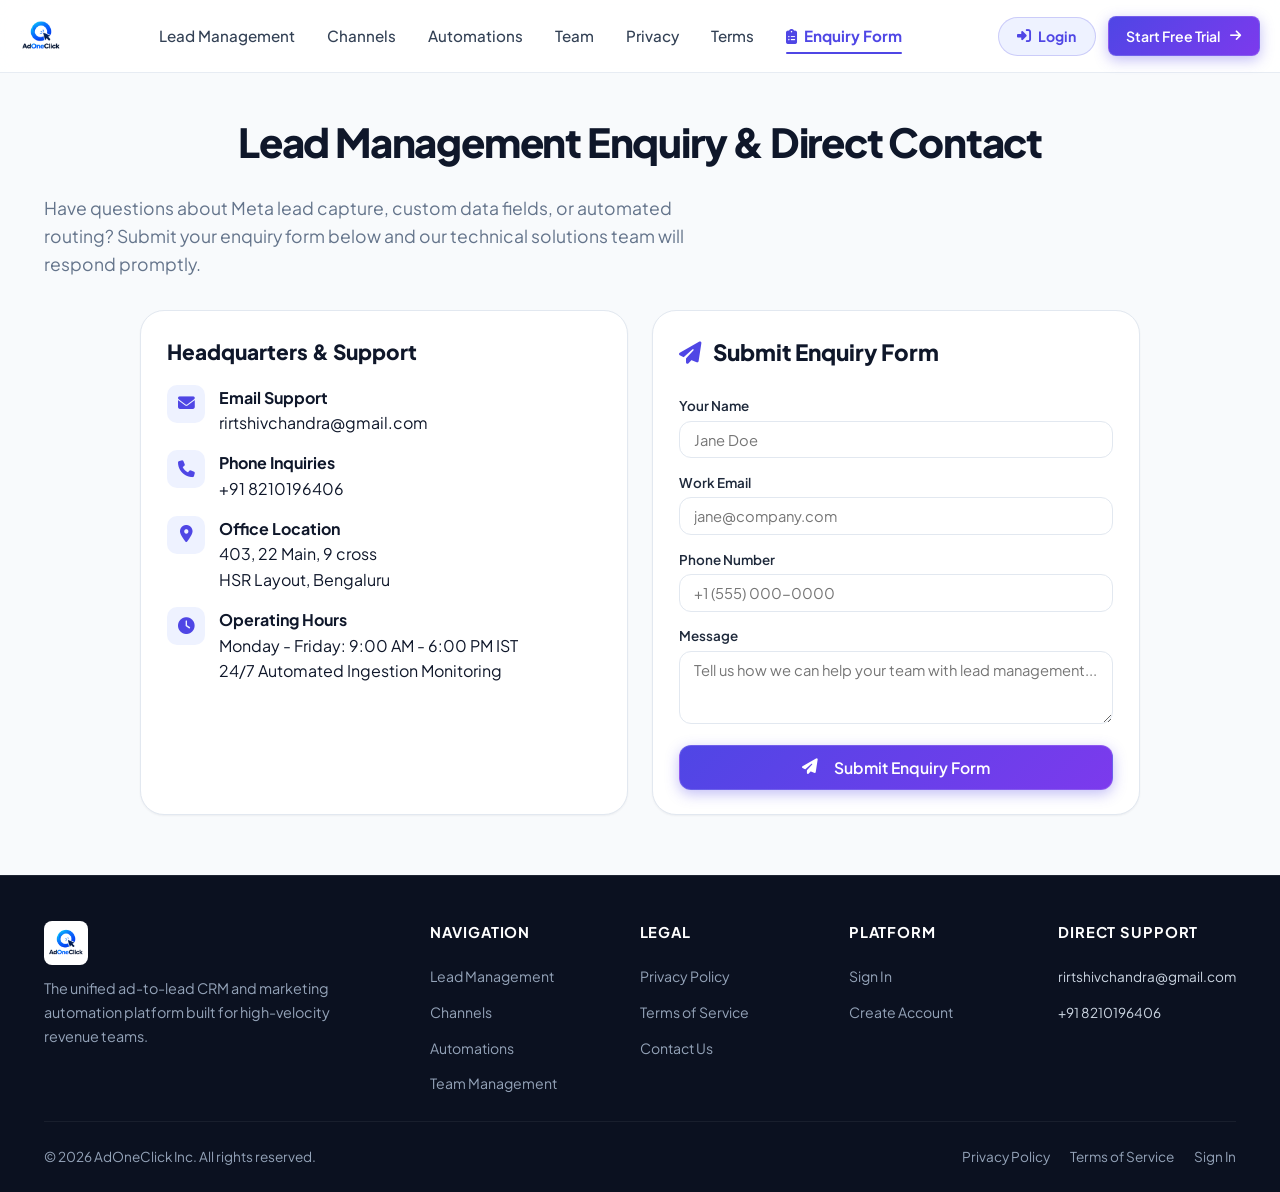
==== contact.html @ de8b2161 "feat: complete AdOneClick marketing website with lead management, custom fields, live enquiry API, a" ====
<!DOCTYPE html>
<html lang="en">
<head>
    <meta charset="UTF-8">
    <meta name="viewport" content="width=device-width, initial-scale=1.0">
    <title>Contact Us — AdOneClick</title>
    <meta name="description" content="Get in touch with the AdOneClick team for support, enterprise demos, and integrations.">
    <link rel="icon" type="image/png" href="images/logo.png">
    <link rel="stylesheet" href="css/style.css">
    <link rel="preconnect" href="https://fonts.googleapis.com">
    <link rel="preconnect" href="https://fonts.gstatic.com" crossorigin>
    <link href="https://fonts.googleapis.com/css2?family=Plus+Jakarta+Sans:wght@300;400;500;600;700;800&family=Inter:wght@400;500;600;700&display=swap" rel="stylesheet">
    <link rel="stylesheet" href="https://cdnjs.cloudflare.com/ajax/libs/font-awesome/6.5.1/css/all.min.css">
</head>
<body>
    <div class="loader">
        <div class="spinner"></div>
    </div>

    <!-- Navigation Bar -->
    <header class="navbar">
        <div class="container navbar-container">
            <a href="index.html" class="brand-logo" aria-label="AdOneClick Home">
                <img src="images/logo.png" alt="AdOneClick" class="brand-logo-img">
            </a>

            <nav class="nav-links">
                <a href="index.html#lead-management">Lead Management</a>
                <a href="index.html#integrations">Channels</a>
                <a href="index.html#automations">Automations</a>
                <a href="index.html#team-management">Team</a>
                <a href="privacy.html">Privacy</a>
                <a href="terms.html">Terms</a>
                <a href="contact.html" class="active" style="color: var(--primary); font-weight: 700;"><i class="fas fa-clipboard-list" style="margin-right: 4px;"></i> Enquiry Form</a>
                <a href="https://app.adoneclick.com/" class="btn btn-sm btn-primary mobile-drawer-cta" target="_blank" rel="noopener">
                    <span>Start Free Trial</span>
                    <i class="fas fa-arrow-right" style="font-size: 0.8rem;"></i>
                </a>
            </nav>

            <div class="nav-actions">
                <a href="https://app.adoneclick.com/" class="btn-nav-login" target="_blank" rel="noopener">
                    <i class="fas fa-sign-in-alt"></i>
                    <span>Login</span>
                </a>
                <a href="https://app.adoneclick.com/" class="btn btn-sm btn-primary" target="_blank" rel="noopener">
                    <span>Start Free Trial</span>
                    <i class="fas fa-arrow-right" style="font-size: 0.8rem;"></i>
                </a>
            </div>

            <button class="mobile-menu-btn" aria-label="Toggle navigation">
                <i class="fas fa-bars"></i>
            </button>
        </div>
    </header>

    <section class="page-content">
        <div class="container">
            <h1>Lead Management Enquiry & Direct Contact</h1>
            <p style="color: var(--text-muted); font-size: 1.1rem; max-width: 650px; margin-bottom: 2rem;">
                Have questions about Meta lead capture, custom data fields, or automated routing? Submit your enquiry form below and our technical solutions team will respond promptly.
            </p>
            <div class="contact-info">
                <div class="contact-details">
                    <h3>Headquarters & Support</h3>
                    <div class="contact-item">
                        <div class="contact-icon">
                            <i class="fas fa-envelope"></i>
                        </div>
                        <div>
                            <h4>Email Support</h4>
                            <p>rirtshivchandra@gmail.com</p>
                        </div>
                    </div>
                    <div class="contact-item">
                        <div class="contact-icon">
                            <i class="fas fa-phone"></i>
                        </div>
                        <div>
                            <h4>Phone Inquiries</h4>
                            <p>+91 8210196406</p>
                        </div>
                    </div>
                    <div class="contact-item">
                        <div class="contact-icon">
                            <i class="fas fa-map-marker-alt"></i>
                        </div>
                        <div>
                            <h4>Office Location</h4>
                            <p>403, 22 Main, 9 cross<br>HSR Layout, Bengaluru</p>
                        </div>
                    </div>
                    <div class="contact-item">
                        <div class="contact-icon">
                            <i class="fas fa-clock"></i>
                        </div>
                        <div>
                            <h4>Operating Hours</h4>
                            <p>Monday - Friday: 9:00 AM - 6:00 PM IST<br>24/7 Automated Ingestion Monitoring</p>
                        </div>
                    </div>
                </div>

                <div class="form-container">
                    <h3 style="font-size: 1.4rem; font-weight: 800; color: var(--dark-900); margin-bottom: 1.5rem;">
                        <i class="fas fa-paper-plane" style="color: var(--primary); margin-right: 8px;"></i>
                        Submit Enquiry Form
                    </h3>
                    <form id="contact-form">
                        <div class="form-group">
                            <label for="name">Your Name</label>
                            <input type="text" id="name" name="fullName" required placeholder="Jane Doe">
                        </div>
                        <div class="form-group">
                            <label for="contactEmail">Work Email</label>
                            <input type="email" id="contactEmail" name="workEmail" required placeholder="jane@company.com">
                        </div>
                        <div class="form-group">
                            <label for="contactPhone">Phone Number</label>
                            <input type="tel" id="contactPhone" name="phone" placeholder="+1 (555) 000-0000">
                        </div>
                        <div class="form-group">
                            <label for="contactMessage">Message</label>
                            <textarea id="contactMessage" name="message" rows="3" required placeholder="Tell us how we can help your team with lead management..."></textarea>
                        </div>
                        <button type="submit" class="btn btn-primary" style="width: 100%;">
                            <i class="fas fa-paper-plane" style="margin-right: 6px;"></i>
                            <span>Submit Enquiry Form</span>
                        </button>
                        <div class="success-message"></div>
                        <div class="error-message"></div>
                    </form>
                </div>
            </div>
        </div>
    </section>

    <!-- Global Footer -->
    <footer>
        <div class="container">
            <div class="footer-top">
                <div class="footer-brand">
                    <a href="index.html" style="display: inline-block;">
                        <img src="images/logo.png" alt="AdOneClick" class="footer-logo-img">
                    </a>
                    <p>The unified ad-to-lead CRM and marketing automation platform built for high-velocity revenue teams.</p>
                </div>
                <div class="footer-col">
                    <h5>Navigation</h5>
                    <ul>
                        <li><a href="index.html#lead-management">Lead Management</a></li>
                        <li><a href="index.html#integrations">Channels</a></li>
                        <li><a href="index.html#automations">Automations</a></li>
                        <li><a href="index.html#team-management">Team Management</a></li>
                    </ul>
                </div>
                <div class="footer-col">
                    <h5>Legal</h5>
                    <ul>
                        <li><a href="privacy.html">Privacy Policy</a></li>
                        <li><a href="terms.html">Terms of Service</a></li>
                        <li><a href="contact.html">Contact Us</a></li>
                    </ul>
                </div>
                <div class="footer-col">
                    <h5>Platform</h5>
                    <ul>
                        <li><a href="https://app.adoneclick.com/" target="_blank" rel="noopener">Sign In</a></li>
                        <li><a href="https://app.adoneclick.com/" target="_blank" rel="noopener">Create Account</a></li>
                    </ul>
                </div>
                <div class="footer-col">
                    <h5>Direct Support</h5>
                    <ul>
                        <li><span style="color: #CBD5E1; font-size: 0.85rem;">rirtshivchandra@gmail.com</span></li>
                        <li><span style="color: #CBD5E1; font-size: 0.85rem;">+91 8210196406</span></li>
                    </ul>
                </div>
            </div>
            <div class="footer-bottom">
                <div>&copy; 2026 AdOneClick Inc. All rights reserved.</div>
                <div style="display: flex; gap: 20px;">
                    <a href="privacy.html">Privacy Policy</a>
                    <a href="terms.html">Terms of Service</a>
                    <a href="https://app.adoneclick.com/" target="_blank" rel="noopener">Sign In</a>
                </div>
            </div>
        </div>
    </footer>

    <button class="scroll-top" aria-label="Scroll to top">
        <i class="fas fa-arrow-up"></i>
    </button>

    <script src="js/script.js"></script>
</body>
</html>
---- css/style.css ----
/* ==========================================================================
   AdOneClick - Unified Ad-to-Lead CRM & Marketing Automation Platform
   Design System & Master Stylesheet
   ========================================================================== */

@import url('https://fonts.googleapis.com/css2?family=Plus+Jakarta+Sans:wght@300;400;500;600;700;800&family=Inter:wght@300;400;500;600;700&display=swap');

:root {
    /* Brand Color Palette */
    --primary: #4F46E5;
    --primary-hover: #4338CA;
    --primary-light: #EEF2FF;
    --primary-glow: rgba(79, 70, 229, 0.25);
    
    --accent-violet: #7C3AED;
    --accent-violet-light: #F5F3FF;
    --accent-cyan: #06B6D4;
    --accent-cyan-light: #ECFEFF;
    --accent-emerald: #10B981;
    --accent-emerald-light: #ECFDF5;
    --accent-amber: #F59E0B;
    --accent-amber-light: #FFFBEB;
    --accent-rose: #F43F5E;
    
    /* Dark Surface Colors */
    --dark-950: #090D16;
    --dark-900: #0F172A;
    --dark-850: #131E35;
    --dark-800: #1E293B;
    --dark-700: #334155;
    --dark-600: #475569;
    
    /* Light Surface Colors */
    --bg-light: #F8FAFC;
    --surface-light: #FFFFFF;
    --surface-glass: rgba(255, 255, 255, 0.85);
    
    /* Neutral Text & Borders */
    --text-main: #0F172A;
    --text-muted: #64748B;
    --text-light: #94A3B8;
    --text-white: #FFFFFF;
    
    --border-light: #E2E8F0;
    --border-subtle: #F1F5F9;
    --border-dark: rgba(255, 255, 255, 0.1);
    
    /* Shadows & Elevations */
    --shadow-sm: 0 1px 2px 0 rgba(15, 23, 42, 0.05);
    --shadow-md: 0 4px 6px -1px rgba(15, 23, 42, 0.07), 0 2px 4px -2px rgba(15, 23, 42, 0.05);
    --shadow-lg: 0 12px 24px -4px rgba(15, 23, 42, 0.08), 0 4px 8px -2px rgba(15, 23, 42, 0.04);
    --shadow-xl: 0 24px 48px -8px rgba(15, 23, 42, 0.12), 0 8px 16px -4px rgba(15, 23, 42, 0.06);
    --shadow-glow: 0 0 50px rgba(79, 70, 229, 0.18);
    --shadow-glow-cyan: 0 0 40px rgba(6, 182, 212, 0.15);

    /* Radii */
    --radius-sm: 8px;
    --radius-md: 12px;
    --radius-lg: 18px;
    --radius-xl: 24px;
    --radius-full: 9999px;

    /* Transitions */
    --transition-fast: 0.18s cubic-bezier(0.16, 1, 0.3, 1);
    --transition-smooth: 0.3s cubic-bezier(0.16, 1, 0.3, 1);
}

/* ==========================================================================
   CSS Reset & Base Typography
   ========================================================================== */
*, *::before, *::after {
    margin: 0;
    padding: 0;
    box-sizing: border-box;
}

html {
    scroll-behavior: smooth;
    font-size: 16px;
    -webkit-font-smoothing: antialiased;
    -moz-osx-font-smoothing: grayscale;
    width: 100%;
    max-width: 100%;
    overflow-x: hidden;
}

body {
    font-family: 'Plus Jakarta Sans', 'Inter', -apple-system, BlinkMacSystemFont, 'Segoe UI', Roboto, sans-serif;
    color: var(--text-main);
    background-color: var(--bg-light);
    line-height: 1.6;
    width: 100%;
    max-width: 100%;
    overflow-x: hidden;
    position: relative;
}

img, svg {
    display: inline-block;
    vertical-align: middle;
    max-width: 100%;
}

a {
    color: inherit;
    text-decoration: none;
    transition: var(--transition-fast);
}

button {
    font-family: inherit;
    border: none;
    outline: none;
    cursor: pointer;
    background: none;
}

ul {
    list-style: none;
}

.container {
    width: 100%;
    max-width: 1240px;
    margin: 0 auto;
    padding: 0 24px;
}

/* ==========================================================================
   Utility & Micro-Animation Styles
   ========================================================================== */
.gradient-text {
    background: linear-gradient(135deg, #4F46E5 0%, #7C3AED 50%, #06B6D4 100%);
    -webkit-background-clip: text;
    -webkit-text-fill-color: transparent;
    background-clip: text;
}

.gradient-text-light {
    background: linear-gradient(135deg, #FFFFFF 0%, #CBD5E1 100%);
    -webkit-background-clip: text;
    -webkit-text-fill-color: transparent;
    background-clip: text;
}

.glow-pill {
    display: inline-flex;
    align-items: center;
    gap: 8px;
    padding: 6px 16px;
    border-radius: var(--radius-full);
    font-size: 0.85rem;
    font-weight: 600;
    background: rgba(79, 70, 229, 0.08);
    color: var(--primary);
    border: 1px solid rgba(79, 70, 229, 0.22);
    box-shadow: 0 2px 10px rgba(79, 70, 229, 0.1);
    backdrop-filter: blur(8px);
    margin-bottom: 1.5rem;
    transition: var(--transition-smooth);
}

.glow-pill:hover {
    transform: translateY(-2px);
    box-shadow: 0 4px 16px rgba(79, 70, 229, 0.2);
    border-color: rgba(79, 70, 229, 0.4);
}

.pulsing-dot {
    width: 8px;
    height: 8px;
    background-color: var(--accent-emerald);
    border-radius: 50%;
    box-shadow: 0 0 0 0 rgba(16, 185, 129, 0.6);
    animation: pulseGlow 2s infinite;
}

@keyframes pulseGlow {
    0% {
        box-shadow: 0 0 0 0 rgba(16, 185, 129, 0.7);
    }
    70% {
        box-shadow: 0 0 0 8px rgba(16, 185, 129, 0);
    }
    100% {
        box-shadow: 0 0 0 0 rgba(16, 185, 129, 0);
    }
}

.pulsing-dot-amber {
    background-color: var(--accent-amber);
    animation: pulseAmber 2s infinite;
}

@keyframes pulseAmber {
    0% {
        box-shadow: 0 0 0 0 rgba(245, 158, 11, 0.7);
    }
    70% {
        box-shadow: 0 0 0 8px rgba(245, 158, 11, 0);
    }
    100% {
        box-shadow: 0 0 0 0 rgba(245, 158, 11, 0);
    }
}

/* Common Section Headers */
.section-header {
    text-align: center;
    max-width: 760px;
    margin: 0 auto 1.35rem auto;
}

.section-tag {
    display: inline-block;
    text-transform: uppercase;
    font-size: 0.76rem;
    font-weight: 800;
    letter-spacing: 0.08em;
    color: var(--primary);
    background: var(--primary-light);
    padding: 4px 12px;
    border-radius: var(--radius-full);
    margin-bottom: 0.4rem;
    border: 1px solid rgba(79, 70, 229, 0.15);
}

.section-title {
    font-size: 2.15rem;
    font-weight: 800;
    color: var(--dark-900);
    line-height: 1.2;
    letter-spacing: -0.03em;
    margin-bottom: 0.45rem;
}

.section-subtitle {
    font-size: 1rem;
    color: var(--text-muted);
    line-height: 1.55;
    font-weight: 400;
}

/* Button Component Styles */
.btn {
    display: inline-flex;
    align-items: center;
    justify-content: center;
    gap: 10px;
    font-weight: 600;
    font-size: 0.98rem;
    padding: 0.75rem 1.6rem;
    border-radius: var(--radius-md);
    transition: all 0.25s cubic-bezier(0.16, 1, 0.3, 1);
    white-space: nowrap;
    text-decoration: none;
}

.btn-sm {
    padding: 0.5rem 1.1rem;
    font-size: 0.88rem;
    border-radius: var(--radius-sm);
}

.btn-lg {
    padding: 0.95rem 2rem;
    font-size: 1.05rem;
    border-radius: var(--radius-md);
}

.btn-primary {
    background: linear-gradient(135deg, var(--primary) 0%, var(--accent-violet) 100%);
    color: var(--text-white);
    box-shadow: 0 4px 14px rgba(79, 70, 229, 0.35);
    border: 1px solid rgba(255, 255, 255, 0.15);
}

.btn-primary:hover {
    transform: translateY(-2px);
    box-shadow: 0 8px 24px rgba(79, 70, 229, 0.45);
    filter: brightness(1.04);
    color: var(--text-white);
}

.btn-secondary {
    background: var(--surface-light);
    color: var(--dark-900);
    border: 1px solid var(--border-light);
    box-shadow: var(--shadow-sm);
}

.btn-secondary:hover {
    background: var(--gray-50);
    border-color: var(--gray-300);
    transform: translateY(-2px);
    box-shadow: var(--shadow-md);
    color: var(--primary);
}

.btn-white {
    background: #FFFFFF;
    color: var(--primary);
    font-weight: 700;
    box-shadow: 0 10px 30px rgba(0, 0, 0, 0.15);
}

.btn-white:hover {
    background: #F8FAFC;
    transform: translateY(-2px);
    box-shadow: 0 14px 36px rgba(0, 0, 0, 0.22);
}

.btn-ghost {
    color: var(--text-main);
    background: transparent;
}

.btn-ghost:hover {
    background: rgba(15, 23, 42, 0.04);
    color: var(--primary);
}

/* ==========================================================================
   Navigation Bar
   ========================================================================== */
.navbar {
    position: fixed;
    top: 0;
    left: 0;
    right: 0;
    background: rgba(255, 255, 255, 0.88);
    backdrop-filter: blur(16px);
    -webkit-backdrop-filter: blur(16px);
    border-bottom: 1px solid rgba(226, 232, 240, 0.8);
    z-index: 1000;
    transition: all 0.3s ease;
}

.navbar.scrolled {
    background: rgba(255, 255, 255, 0.95);
    box-shadow: 0 10px 30px -10px rgba(15, 23, 42, 0.08);
}

.navbar-container {
    display: flex;
    justify-content: space-between;
    align-items: center;
    padding: 0.95rem 0;
}

.brand-logo {
    display: flex;
    align-items: center;
    gap: 10px;
    font-size: 1.45rem;
    font-weight: 800;
    color: var(--dark-900);
    letter-spacing: -0.03em;
    text-decoration: none;
}

.brand-logo-img {
    height: 42px;
    width: auto;
    object-fit: contain;
    border-radius: 8px;
    transition: transform 0.25s ease;
}

.brand-logo:hover .brand-logo-img {
    transform: scale(1.05);
}

.footer-logo-img {
    height: 44px;
    width: auto;
    object-fit: contain;
    border-radius: 8px;
    background: white;
    padding: 3px;
    margin-bottom: 0.8rem;
}

.brand-highlight {
    color: var(--primary);
}

.nav-links {
    display: flex;
    align-items: center;
    gap: 2rem;
}

.nav-links a {
    font-weight: 500;
    font-size: 0.95rem;
    color: var(--dark-700);
    position: relative;
    padding: 6px 0;
}

.nav-links a:hover,
.nav-links a.active {
    color: var(--primary);
}

.nav-links a::after {
    content: '';
    position: absolute;
    bottom: 0;
    left: 0;
    width: 0;
    height: 2px;
    background: var(--primary);
    border-radius: 2px;
    transition: width 0.25s ease;
}

.nav-links a:hover::after,
.nav-links a.active::after {
    width: 100%;
}

.nav-actions {
    display: flex;
    align-items: center;
    gap: 12px;
}

.btn-nav-login {
    display: inline-flex;
    align-items: center;
    gap: 7px;
    font-weight: 700;
    font-size: 0.88rem;
    color: var(--primary);
    background: var(--primary-light);
    border: 1px solid rgba(79, 70, 229, 0.22);
    padding: 0.45rem 1.15rem;
    border-radius: var(--radius-full);
    text-decoration: none;
    transition: all 0.2s cubic-bezier(0.16, 1, 0.3, 1);
    white-space: nowrap;
}

.btn-nav-login:hover {
    color: #FFFFFF;
    background: var(--primary);
    border-color: var(--primary);
    box-shadow: 0 4px 14px rgba(79, 70, 229, 0.3);
    transform: translateY(-1px);
}

.mobile-drawer-cta {
    display: none !important;
}

.mobile-menu-btn {
    display: none;
    background: #FFFFFF;
    border: 1px solid var(--border-light);
    border-radius: 8px;
    width: 38px;
    height: 38px;
    color: var(--dark-800);
    font-size: 1.15rem;
    cursor: pointer;
    padding: 0;
    align-items: center;
    justify-content: center;
    box-shadow: var(--shadow-sm);
    transition: var(--transition-fast);
}

.mobile-menu-btn:hover {
    background: var(--primary-light);
    color: var(--primary);
    border-color: rgba(79, 70, 229, 0.25);
}

/* ==========================================================================
   Hero Section
   ========================================================================== */
/* Top Scroll Progress Bar */
.scroll-progress-bar {
    position: fixed;
    top: 0;
    left: 0;
    height: 3px;
    background: linear-gradient(90deg, #4F46E5 0%, #7C3AED 50%, #06B6D4 100%);
    width: 0%;
    z-index: 99999;
    transition: width 0.1s ease-out;
}

.hero {
    position: relative;
    padding: 125px 0 50px;
    background: radial-gradient(circle at 50% 10%, rgba(79, 70, 229, 0.08) 0%, transparent 60%),
                radial-gradient(circle at 85% 30%, rgba(6, 182, 212, 0.06) 0%, transparent 50%),
                var(--bg-light);
    overflow: hidden;
}

/* Floating Animated Ambient Orbs */
.hero-orb {
    position: absolute;
    border-radius: 50%;
    filter: blur(80px);
    pointer-events: none;
    z-index: 0;
    opacity: 0.35;
}

.hero-orb-1 {
    width: 500px;
    height: 500px;
    top: -120px;
    left: -80px;
    background: radial-gradient(circle, #4F46E5 0%, #7C3AED 70%, transparent 80%);
    animation: orbDrift1 10s ease-in-out infinite alternate;
}

.hero-orb-2 {
    width: 550px;
    height: 550px;
    top: 60px;
    right: -100px;
    background: radial-gradient(circle, #06B6D4 0%, #3B82F6 70%, transparent 80%);
    animation: orbDrift2 12s ease-in-out infinite alternate;
}

@keyframes orbDrift1 {
    0% { transform: translate(0, 0) scale(1); }
    100% { transform: translate(60px, 40px) scale(1.12); }
}

@keyframes orbDrift2 {
    0% { transform: translate(0, 0) scale(1); }
    100% { transform: translate(-50px, 35px) scale(1.1); }
}

.hero-glow-bg {
    position: absolute;
    top: -150px;
    left: 50%;
    transform: translateX(-50%);
    width: 900px;
    height: 500px;
    background: radial-gradient(ellipse at center, rgba(99, 102, 241, 0.18) 0%, rgba(124, 58, 237, 0.08) 40%, transparent 70%);
    filter: blur(60px);
    pointer-events: none;
    z-index: 0;
}

.hero-content {
    position: relative;
    z-index: 1;
    text-align: center;
    max-width: 960px;
    margin: 0 auto;
}

.hero h1 {
    font-size: 3.4rem;
    font-weight: 800;
    line-height: 1.14;
    letter-spacing: -0.035em;
    color: var(--dark-900);
    margin-bottom: 1.2rem;
}

.shimmer-headline {
    background: linear-gradient(90deg, #0F172A 0%, #4F46E5 25%, #7C3AED 50%, #06B6D4 75%, #0F172A 100%);
    background-size: 200% auto;
    color: #0F172A;
    -webkit-background-clip: text;
    -webkit-text-fill-color: transparent;
    animation: textShimmer 7s linear infinite;
}

@keyframes textShimmer {
    0% { background-position: 0% center; }
    100% { background-position: 200% center; }
}

/* Floating Interactive Hero Pills */
.hero-floating-card {
    position: absolute;
    background: rgba(255, 255, 255, 0.92);
    backdrop-filter: blur(16px);
    -webkit-backdrop-filter: blur(16px);
    border: 1px solid rgba(226, 232, 240, 0.9);
    box-shadow: 0 16px 36px -8px rgba(15, 23, 42, 0.12), 0 0 20px rgba(79, 70, 229, 0.08);
    border-radius: var(--radius-lg);
    padding: 12px 18px;
    display: flex;
    align-items: center;
    gap: 12px;
    z-index: 12;
    transition: transform 0.3s ease, box-shadow 0.3s ease;
}

.hero-floating-card:hover {
    transform: scale(1.04) translateY(-3px);
    box-shadow: 0 20px 40px -8px rgba(15, 23, 42, 0.18), 0 0 30px rgba(79, 70, 229, 0.2);
}

.hero-float-left {
    top: 36%;
    left: -40px;
    animation: floatDrift1 4.5s ease-in-out infinite alternate;
}

.hero-float-right {
    top: 58%;
    right: -40px;
    animation: floatDrift2 5s ease-in-out infinite alternate;
}

@keyframes floatDrift1 {
    0% { transform: translateY(0) rotate(-1deg); }
    100% { transform: translateY(-14px) rotate(1.5deg); }
}

@keyframes floatDrift2 {
    0% { transform: translateY(0) rotate(1deg); }
    100% { transform: translateY(-16px) rotate(-1.5deg); }
}

.hero-subheading {
    font-size: 1.18rem;
    line-height: 1.6;
    color: var(--dark-600);
    max-width: 780px;
    margin: 0 auto 1.5rem;
    font-weight: 400;
}

.hero-ctas {
    display: flex;
    align-items: center;
    justify-content: center;
    gap: 16px;
    margin-bottom: 1.25rem;
    flex-wrap: wrap;
}

.hero-guarantee {
    display: flex;
    align-items: center;
    justify-content: center;
    gap: 20px;
    font-size: 0.88rem;
    color: var(--text-muted);
    margin-bottom: 2rem;
    flex-wrap: wrap;
}

.hero-guarantee span {
    display: flex;
    align-items: center;
    gap: 6px;
}

.hero-guarantee i {
    color: var(--accent-emerald);
}

/* ==========================================================================
   Hero Mockup - High Fidelity SaaS Window
   ========================================================================== */
.hero-mockup-wrapper {
    position: relative;
    max-width: 1100px;
    margin: 0 auto;
    perspective: 1000px;
}

.mockup-window {
    background: #0B1120;
    border-radius: var(--radius-xl);
    border: 1px solid rgba(255, 255, 255, 0.12);
    box-shadow: 0 30px 80px -15px rgba(15, 23, 42, 0.4), 0 0 60px rgba(79, 70, 229, 0.2);
    overflow: hidden;
    color: #F8FAFC;
    text-align: left;
    transition: transform 0.4s ease;
}

.mockup-header {
    background: rgba(15, 23, 42, 0.95);
    padding: 14px 20px;
    display: flex;
    align-items: center;
    justify-content: space-between;
    border-bottom: 1px solid rgba(255, 255, 255, 0.08);
}

.window-dots {
    display: flex;
    gap: 7px;
}

.dot {
    width: 11px;
    height: 11px;
    border-radius: 50%;
}

.dot-red { background: #EF4444; }
.dot-yellow { background: #F59E0B; }
.dot-green { background: #10B981; }

.window-title {
    font-size: 0.82rem;
    font-weight: 600;
    color: #94A3B8;
    display: flex;
    align-items: center;
    gap: 8px;
    background: rgba(255, 255, 255, 0.05);
    padding: 4px 14px;
    border-radius: 6px;
    border: 1px solid rgba(255, 255, 255, 0.05);
}

.window-status {
    display: flex;
    align-items: center;
    gap: 8px;
    font-size: 0.8rem;
    color: #10B981;
    font-weight: 600;
}

.mockup-toolbar {
    background: rgba(30, 41, 59, 0.5);
    padding: 12px 24px;
    display: flex;
    align-items: center;
    justify-content: space-between;
    border-bottom: 1px solid rgba(255, 255, 255, 0.06);
    flex-wrap: wrap;
    gap: 12px;
}

.toolbar-stats {
    display: flex;
    align-items: center;
    gap: 20px;
}

.stat-pill {
    font-size: 0.84rem;
    display: flex;
    align-items: center;
    gap: 7px;
    color: #CBD5E1;
}

.stat-pill strong {
    color: #FFFFFF;
}

.live-sla-badge {
    background: rgba(245, 158, 11, 0.15);
    color: #FBBF24;
    padding: 4px 10px;
    border-radius: 20px;
    font-size: 0.78rem;
    font-weight: 700;
    display: flex;
    align-items: center;
    gap: 6px;
    border: 1px solid rgba(245, 158, 11, 0.3);
}

.mockup-body {
    padding: 24px;
    display: grid;
    grid-template-columns: repeat(4, 1fr);
    gap: 16px;
    background: #0B1120;
    min-height: 380px;
}

.pipeline-col {
    background: rgba(15, 23, 42, 0.7);
    border-radius: var(--radius-md);
    border: 1px solid rgba(255, 255, 255, 0.06);
    display: flex;
    flex-direction: column;
}

.col-header {
    padding: 12px 14px;
    display: flex;
    align-items: center;
    justify-content: space-between;
    border-bottom: 1px solid rgba(255, 255, 255, 0.06);
}

.col-title {
    font-size: 0.85rem;
    font-weight: 700;
    display: flex;
    align-items: center;
    gap: 8px;
    color: #E2E8F0;
}

.col-count {
    background: rgba(255, 255, 255, 0.1);
    font-size: 0.75rem;
    padding: 2px 7px;
    border-radius: 12px;
    color: #94A3B8;
}

.col-cards {
    padding: 12px;
    display: flex;
    flex-direction: column;
    gap: 12px;
    flex-grow: 1;
}

.lead-card {
    background: rgba(30, 41, 59, 0.8);
    border: 1px solid rgba(255, 255, 255, 0.08);
    border-radius: var(--radius-sm);
    padding: 12px;
    box-shadow: 0 4px 12px rgba(0, 0, 0, 0.25);
    transition: transform 0.2s ease, border-color 0.2s ease;
    cursor: grab;
}

.lead-card:hover {
    transform: translateY(-2px);
    border-color: rgba(99, 102, 241, 0.4);
}

.lead-card.card-active {
    border: 1px solid #4F46E5;
    box-shadow: 0 0 15px rgba(79, 70, 229, 0.3);
}

.card-top {
    display: flex;
    align-items: center;
    justify-content: space-between;
    margin-bottom: 8px;
}

.platform-badge {
    font-size: 0.72rem;
    font-weight: 700;
    display: flex;
    align-items: center;
    gap: 5px;
    padding: 2px 7px;
    border-radius: 4px;
}

.badge-meta {
    background: rgba(24, 119, 242, 0.2);
    color: #60A5FA;
    border: 1px solid rgba(24, 119, 242, 0.3);
}

.badge-google {
    background: rgba(234, 67, 53, 0.2);
    color: #F87171;
    border: 1px solid rgba(234, 67, 53, 0.3);
}

.badge-tiktok {
    background: rgba(254, 44, 85, 0.2);
    color: #FB7185;
    border: 1px solid rgba(254, 44, 85, 0.3);
}

.badge-linkedin {
    background: rgba(10, 102, 194, 0.2);
    color: #38BDF8;
    border: 1px solid rgba(10, 102, 194, 0.3);
}

.card-sla {
    font-size: 0.72rem;
    font-weight: 700;
    display: flex;
    align-items: center;
    gap: 4px;
}

.sla-urgent {
    color: #F87171;
}

.sla-warning {
    color: #FBBF24;
}

.sla-good {
    color: #34D399;
}

.card-lead-name {
    font-size: 0.9rem;
    font-weight: 700;
    color: #FFFFFF;
    margin-bottom: 2px;
}

.card-lead-meta {
    font-size: 0.76rem;
    color: #94A3B8;
    margin-bottom: 8px;
}

.card-amount-rep {
    display: flex;
    align-items: center;
    justify-content: space-between;
    font-size: 0.78rem;
    padding-top: 8px;
    border-top: 1px solid rgba(255, 255, 255, 0.05);
}

.card-deal-value {
    color: #34D399;
    font-weight: 700;
}

.card-rep-avatar {
    display: flex;
    align-items: center;
    gap: 5px;
    color: #CBD5E1;
    font-size: 0.74rem;
}

.rep-mini-img {
    width: 18px;
    height: 18px;
    border-radius: 50%;
    background: #4F46E5;
    display: inline-flex;
    align-items: center;
    justify-content: center;
    font-size: 0.65rem;
    color: white;
}

/* Floating Notification Card on Mockup */
.floating-notification-toast {
    position: absolute;
    bottom: -22px;
    right: 30px;
    background: rgba(15, 23, 42, 0.94);
    border: 1px solid rgba(79, 70, 229, 0.4);
    box-shadow: 0 16px 36px rgba(0, 0, 0, 0.4), 0 0 24px rgba(79, 70, 229, 0.25);
    border-radius: var(--radius-md);
    padding: 14px 18px;
    display: flex;
    align-items: center;
    gap: 14px;
    color: white;
    backdrop-filter: blur(12px);
    z-index: 10;
    animation: toastFloat 3s ease-in-out infinite alternate;
}

@keyframes toastFloat {
    0% { transform: translateY(0); }
    100% { transform: translateY(-8px); }
}

.toast-icon-wrap {
    width: 38px;
    height: 38px;
    border-radius: 50%;
    background: linear-gradient(135deg, #10B981 0%, #059669 100%);
    display: flex;
    align-items: center;
    justify-content: center;
    color: white;
    font-size: 1rem;
    box-shadow: 0 4px 12px rgba(16, 185, 129, 0.35);
}

.toast-text h5 {
    font-size: 0.85rem;
    font-weight: 700;
    margin-bottom: 2px;
}

.toast-text p {
    font-size: 0.74rem;
    color: #94A3B8;
}

/* ==========================================================================
   Logos / Social Proof Strip
   ========================================================================== */
.social-proof {
    padding: 20px 0;
    border-bottom: 1px solid var(--border-light);
    background: #FFFFFF;
}

.proof-label {
    text-align: center;
    font-size: 0.85rem;
    font-weight: 700;
    text-transform: uppercase;
    letter-spacing: 0.08em;
    color: var(--text-muted);
    margin-bottom: 0.8rem;
}

.logo-grid {
    display: flex;
    align-items: center;
    justify-content: center;
    gap: 3rem;
    flex-wrap: wrap;
}

.partner-logo-item {
    display: flex;
    align-items: center;
    gap: 10px;
    font-weight: 700;
    font-size: 1.1rem;
    color: var(--dark-700);
    opacity: 0.75;
    transition: all 0.25s ease;
    padding: 8px 16px;
    border-radius: var(--radius-sm);
}

.partner-logo-item:hover {
    opacity: 1;
    transform: translateY(-2px);
    color: var(--dark-900);
    background: var(--gray-50);
}

.partner-logo-item i, .partner-logo-item svg {
    font-size: 1.5rem;
}

/* ==========================================================================
   KPI Stats Strip
   ========================================================================== */
.stats-strip {
    padding: 22px 0;
    background: #FFFFFF;
}

.stats-grid {
    display: grid;
    grid-template-columns: repeat(4, 1fr);
    gap: 24px;
}

.stat-box {
    text-align: center;
    padding: 24px 16px;
    background: var(--bg-light);
    border-radius: var(--radius-lg);
    border: 1px solid var(--border-light);
    transition: var(--transition-smooth);
}

.stat-box:hover {
    transform: translateY(-4px);
    box-shadow: var(--shadow-lg);
    border-color: rgba(79, 70, 229, 0.3);
}

.stat-number {
    font-size: 2.8rem;
    font-weight: 800;
    letter-spacing: -0.03em;
    color: var(--primary);
    line-height: 1;
    margin-bottom: 0.5rem;
}

.stat-label {
    font-size: 0.95rem;
    font-weight: 600;
    color: var(--dark-900);
    margin-bottom: 0.25rem;
}

.stat-sub {
    font-size: 0.8rem;
    color: var(--text-muted);
}

/* ==========================================================================
   Interactive Tabbed Feature Showcase
   ========================================================================== */
.feature-showcase {
    padding: 36px 0;
    background: var(--bg-light);
}

.tabs-navigation {
    display: flex;
    justify-content: center;
    gap: 12px;
    margin-bottom: 1.2rem;
    flex-wrap: wrap;
}

.tab-btn {
    display: flex;
    align-items: center;
    gap: 10px;
    padding: 12px 24px;
    border-radius: var(--radius-full);
    font-weight: 700;
    font-size: 0.95rem;
    color: var(--dark-600);
    background: #FFFFFF;
    border: 1px solid var(--border-light);
    box-shadow: var(--shadow-sm);
    transition: var(--transition-smooth);
}

.tab-btn i {
    font-size: 1rem;
    color: var(--text-muted);
    transition: color 0.2s ease;
}

.tab-btn:hover {
    border-color: rgba(79, 70, 229, 0.3);
    color: var(--primary);
    transform: translateY(-1px);
}

.tab-btn.active {
    background: var(--dark-900);
    color: #FFFFFF;
    border-color: var(--dark-900);
    box-shadow: 0 8px 20px rgba(15, 23, 42, 0.18);
}

.tab-btn.active i {
    color: #38BDF8;
}

.tab-content-panel {
    display: none;
    opacity: 0;
    transition: opacity 0.3s ease;
}

.tab-content-panel.active {
    display: grid;
    grid-template-columns: 1fr 1.15fr;
    gap: 40px;
    align-items: center;
    opacity: 1;
}

.tab-details {
    padding-right: 20px;
}

.tab-badge {
    display: inline-flex;
    align-items: center;
    gap: 6px;
    font-size: 0.78rem;
    font-weight: 800;
    text-transform: uppercase;
    color: var(--primary);
    background: var(--primary-light);
    padding: 4px 12px;
    border-radius: var(--radius-full);
    margin-bottom: 1rem;
}

.tab-details h3 {
    font-size: 2.1rem;
    font-weight: 800;
    line-height: 1.25;
    color: var(--dark-900);
    margin-bottom: 1.2rem;
    letter-spacing: -0.02em;
}

.tab-details p {
    font-size: 1.05rem;
    color: var(--text-muted);
    line-height: 1.7;
    margin-bottom: 1.8rem;
}

.tab-feature-list {
    display: flex;
    flex-direction: column;
    gap: 14px;
    margin-bottom: 2rem;
}

.feature-list-item {
    display: flex;
    align-items: flex-start;
    gap: 12px;
}

.list-icon {
    width: 24px;
    height: 24px;
    border-radius: 50%;
    background: var(--accent-emerald-light);
    color: var(--accent-emerald);
    display: flex;
    align-items: center;
    justify-content: center;
    font-size: 0.75rem;
    flex-shrink: 0;
    margin-top: 3px;
}

.list-text h4 {
    font-size: 0.98rem;
    font-weight: 700;
    color: var(--dark-900);
    margin-bottom: 2px;
}

.list-text p {
    font-size: 0.86rem;
    color: var(--text-muted);
    margin-bottom: 0;
}

/* Feature Preview Cards */
.tab-preview-card {
    background: #FFFFFF;
    border-radius: var(--radius-xl);
    border: 1px solid var(--border-light);
    box-shadow: var(--shadow-xl);
    padding: 24px;
    position: relative;
    overflow: hidden;
}

/* Field Mapping Visualizer in Tab 1 */
.mapping-box {
    background: #0B1120;
    border-radius: var(--radius-md);
    padding: 20px;
    color: #F8FAFC;
}

.mapping-header {
    display: flex;
    justify-content: space-between;
    align-items: center;
    border-bottom: 1px solid rgba(255, 255, 255, 0.08);
    padding-bottom: 12px;
    margin-bottom: 16px;
    font-size: 0.85rem;
    font-weight: 700;
}

.mapping-row {
    display: grid;
    grid-template-columns: 1fr auto 1fr;
    gap: 12px;
    align-items: center;
    margin-bottom: 12px;
}

.source-tag {
    background: rgba(59, 130, 246, 0.15);
    border: 1px solid rgba(59, 130, 246, 0.3);
    color: #60A5FA;
    padding: 8px 12px;
    border-radius: 6px;
    font-size: 0.82rem;
    font-family: monospace;
}

.map-arrow {
    color: #10B981;
    font-size: 0.9rem;
}

.crm-tag {
    background: rgba(16, 185, 129, 0.15);
    border: 1px solid rgba(16, 185, 129, 0.3);
    color: #34D399;
    padding: 8px 12px;
    border-radius: 6px;
    font-size: 0.82rem;
    font-family: monospace;
}

.mapping-status {
    margin-top: 16px;
    padding-top: 12px;
    border-top: 1px solid rgba(255, 255, 255, 0.08);
    display: flex;
    align-items: center;
    justify-content: space-between;
    font-size: 0.78rem;
    color: #94A3B8;
}

/* Analytics Mockup in Tab 4 */
.analytics-widget {
    background: #0B1120;
    border-radius: var(--radius-md);
    padding: 20px;
    color: white;
}

.analytics-filter-row {
    display: flex;
    justify-content: space-between;
    align-items: center;
    margin-bottom: 18px;
    flex-wrap: wrap;
    gap: 10px;
}

.date-preset-pills {
    display: flex;
    gap: 6px;
    background: rgba(255, 255, 255, 0.06);
    padding: 3px;
    border-radius: 8px;
}

.preset-pill {
    padding: 4px 10px;
    border-radius: 6px;
    font-size: 0.75rem;
    font-weight: 600;
    color: #94A3B8;
    transition: all 0.2s ease;
}

.preset-pill.active {
    background: var(--primary);
    color: white;
}

.chart-bars-wrap {
    display: flex;
    align-items: flex-end;
    gap: 16px;
    height: 140px;
    padding-bottom: 8px;
    border-bottom: 1px solid rgba(255, 255, 255, 0.08);
    margin-bottom: 16px;
}

.bar-col {
    flex: 1;
    display: flex;
    flex-direction: column;
    align-items: center;
    gap: 6px;
    height: 100%;
    justify-content: flex-end;
}

.bar-fill {
    width: 100%;
    border-radius: 4px 4px 0 0;
    background: linear-gradient(180deg, var(--primary) 0%, var(--accent-violet) 100%);
    transition: height 0.5s ease;
}

.bar-label {
    font-size: 0.7rem;
    color: #94A3B8;
}

.analytics-metric-grid {
    display: grid;
    grid-template-columns: repeat(3, 1fr);
    gap: 12px;
}

.metric-item {
    background: rgba(255, 255, 255, 0.04);
    padding: 10px 12px;
    border-radius: 8px;
}

.metric-item span {
    font-size: 0.72rem;
    color: #94A3B8;
    display: block;
}

.metric-item strong {
    font-size: 1.1rem;
    color: #FFFFFF;
}

/* ==========================================================================
   Visual Automation Workflow Canvas
   ========================================================================== */
.workflow-section {
    padding: 38px 0;
    background: #FFFFFF;
    border-top: 1px solid var(--border-light);
    border-bottom: 1px solid var(--border-light);
}

.canvas-container {
    background: radial-gradient(#E2E8F0 1px, transparent 1px);
    background-size: 20px 20px;
    background-color: #F8FAFC;
    border-radius: var(--radius-xl);
    border: 1px solid var(--border-light);
    box-shadow: var(--shadow-lg);
    padding: 30px;
    position: relative;
    width: 100%;
    max-width: 100%;
    overflow-x: auto;
    -webkit-overflow-scrolling: touch;
}

.workflow-flow {
    display: flex;
    align-items: center;
    justify-content: space-between;
    min-width: 900px;
    position: relative;
}

.wf-node {
    background: #FFFFFF;
    border: 1px solid var(--border-light);
    border-radius: var(--radius-md);
    padding: 18px 20px;
    width: 200px;
    box-shadow: var(--shadow-md);
    position: relative;
    transition: var(--transition-smooth);
    cursor: pointer;
}

.wf-node:hover {
    transform: translateY(-4px);
    box-shadow: var(--shadow-xl);
    border-color: var(--primary);
}

.wf-node-trigger {
    border-top: 4px solid var(--primary);
}

.wf-node-condition {
    border-top: 4px solid var(--accent-amber);
}

.wf-node-action {
    border-top: 4px solid var(--accent-emerald);
}

.node-type-label {
    font-size: 0.7rem;
    font-weight: 800;
    text-transform: uppercase;
    letter-spacing: 0.06em;
    display: flex;
    align-items: center;
    gap: 6px;
    margin-bottom: 6px;
}

.wf-node-trigger .node-type-label { color: var(--primary); }
.wf-node-condition .node-type-label { color: var(--accent-amber); }
.wf-node-action .node-type-label { color: var(--accent-emerald); }

.node-main-title {
    font-size: 0.88rem;
    font-weight: 700;
    color: var(--dark-900);
    margin-bottom: 4px;
}

.node-sub {
    font-size: 0.76rem;
    color: var(--text-muted);
}

.wf-connector {
    display: flex;
    align-items: center;
    justify-content: center;
    flex-grow: 1;
    position: relative;
    padding: 0 10px;
}

.connector-line {
    height: 3px;
    width: 100%;
    background: #CBD5E1;
    position: relative;
    overflow: hidden;
    border-radius: 2px;
}

.connector-line::before {
    content: '';
    position: absolute;
    top: 0;
    left: -60%;
    width: 60%;
    height: 100%;
    background: linear-gradient(90deg, transparent, #4F46E5, #06B6D4, transparent);
    animation: laserPulse 2.4s cubic-bezier(0.4, 0, 0.2, 1) infinite;
}

@keyframes laserPulse {
    0% { left: -60%; }
    100% { left: 160%; }
}

.connector-line::after {
    content: '';
    position: absolute;
    right: 0;
    top: -4px;
    width: 8px;
    height: 8px;
    border-top: 2px solid #64748B;
    border-right: 2px solid #64748B;
    transform: rotate(45deg);
}

.connector-badge {
    position: absolute;
    top: -12px;
    background: #FFFFFF;
    border: 1px solid var(--border-light);
    border-radius: 10px;
    padding: 1px 8px;
    font-size: 0.68rem;
    font-weight: 700;
    color: var(--text-muted);
    box-shadow: 0 2px 6px rgba(0, 0, 0, 0.05);
}

.workflow-status-callout {
    margin-top: 30px;
    background: #0F172A;
    border-radius: var(--radius-md);
    padding: 16px 24px;
    display: flex;
    align-items: center;
    justify-content: space-between;
    color: white;
    font-size: 0.88rem;
}

.callout-left {
    display: flex;
    align-items: center;
    gap: 12px;
}

/* ==========================================================================
   Comparison Table Section
   ========================================================================== */
.comparison-section {
    padding: 38px 0;
    background: var(--bg-light);
}

.comparison-table-wrapper {
    background: #FFFFFF;
    border-radius: var(--radius-xl);
    border: 1px solid var(--border-light);
    box-shadow: var(--shadow-lg);
    width: 100%;
    max-width: 100%;
    overflow-x: auto;
    -webkit-overflow-scrolling: touch;
}

.comparison-table {
    width: 100%;
    min-width: 600px;
    border-collapse: collapse;
    text-align: left;
}

.comparison-table th,
.comparison-table td {
    padding: 18px 24px;
    border-bottom: 1px solid var(--border-light);
}

.comparison-table th {
    background: var(--gray-50);
    font-size: 0.95rem;
    font-weight: 700;
    color: var(--dark-700);
}

.comparison-table th.col-highlight {
    background: rgba(79, 70, 229, 0.08);
    color: var(--primary);
    border-top: 3px solid var(--primary);
    font-size: 1.1rem;
    font-weight: 800;
}

.comparison-table td.col-highlight {
    background: rgba(79, 70, 229, 0.03);
    font-weight: 600;
}

.comparison-table td:first-child {
    font-weight: 600;
    color: var(--dark-900);
    width: 32%;
}

.feature-check {
    color: var(--accent-emerald);
    font-size: 1.1rem;
}

.feature-cross {
    color: #EF4444;
    font-size: 1.1rem;
}

.feature-warn {
    color: var(--accent-amber);
    font-size: 0.85rem;
}

/* ==========================================================================
   Pricing Section
   ========================================================================== */
.pricing-section {
    padding: 100px 0;
    background: #FFFFFF;
}

.billing-toggle-wrap {
    display: flex;
    align-items: center;
    justify-content: center;
    gap: 14px;
    margin-bottom: 3.5rem;
}

.toggle-label {
    font-size: 0.95rem;
    font-weight: 600;
    color: var(--dark-700);
    cursor: pointer;
}

.toggle-label.active {
    color: var(--primary);
}

.toggle-switch {
    width: 52px;
    height: 28px;
    background: #CBD5E1;
    border-radius: var(--radius-full);
    position: relative;
    cursor: pointer;
    transition: background 0.3s ease;
}

.toggle-switch.annual {
    background: var(--primary);
}

.switch-circle {
    position: absolute;
    top: 3px;
    left: 3px;
    width: 22px;
    height: 22px;
    background: #FFFFFF;
    border-radius: 50%;
    box-shadow: 0 2px 4px rgba(0, 0, 0, 0.2);
    transition: transform 0.3s cubic-bezier(0.16, 1, 0.3, 1);
}

.toggle-switch.annual .switch-circle {
    transform: translateX(24px);
}

.discount-badge {
    background: var(--accent-emerald-light);
    color: var(--accent-emerald);
    font-size: 0.78rem;
    font-weight: 800;
    padding: 3px 10px;
    border-radius: 12px;
    border: 1px solid rgba(16, 185, 129, 0.2);
}

.pricing-grid {
    display: grid;
    grid-template-columns: repeat(3, 1fr);
    gap: 28px;
    align-items: stretch;
}

.pricing-card {
    background: #FFFFFF;
    border: 1px solid var(--border-light);
    border-radius: var(--radius-xl);
    padding: 36px 30px;
    box-shadow: var(--shadow-sm);
    display: flex;
    flex-direction: column;
    position: relative;
    transition: var(--transition-smooth);
}

.pricing-card:hover {
    transform: translateY(-6px);
    box-shadow: var(--shadow-xl);
}

.pricing-card.featured {
    border: 2px solid var(--primary);
    box-shadow: var(--shadow-glow), var(--shadow-lg);
    transform: scale(1.02);
}

.pricing-card.featured:hover {
    transform: scale(1.02) translateY(-6px);
}

.card-popular-badge {
    position: absolute;
    top: -14px;
    left: 50%;
    transform: translateX(-50%);
    background: linear-gradient(135deg, var(--primary) 0%, var(--accent-violet) 100%);
    color: #FFFFFF;
    font-size: 0.76rem;
    font-weight: 800;
    text-transform: uppercase;
    letter-spacing: 0.06em;
    padding: 4px 16px;
    border-radius: var(--radius-full);
    box-shadow: 0 4px 12px rgba(79, 70, 229, 0.3);
}

.pricing-title {
    font-size: 1.35rem;
    font-weight: 800;
    color: var(--dark-900);
    margin-bottom: 6px;
}

.pricing-desc {
    font-size: 0.88rem;
    color: var(--text-muted);
    min-height: 42px;
    margin-bottom: 1.5rem;
}

.pricing-price-wrap {
    margin-bottom: 1.8rem;
    display: flex;
    align-items: baseline;
    gap: 4px;
}

.price-currency {
    font-size: 1.5rem;
    font-weight: 800;
    color: var(--dark-900);
}

.price-amount {
    font-size: 3.2rem;
    font-weight: 800;
    color: var(--dark-900);
    line-height: 1;
}

.price-interval {
    font-size: 0.88rem;
    color: var(--text-muted);
}

.pricing-features-title {
    font-size: 0.82rem;
    font-weight: 800;
    text-transform: uppercase;
    letter-spacing: 0.06em;
    color: var(--dark-700);
    margin-bottom: 1rem;
}

.pricing-features-list {
    display: flex;
    flex-direction: column;
    gap: 12px;
    margin-bottom: 2rem;
    flex-grow: 1;
}

.pricing-feature-item {
    display: flex;
    align-items: center;
    gap: 10px;
    font-size: 0.9rem;
    color: var(--dark-700);
}

.pricing-feature-item i {
    color: var(--accent-emerald);
    font-size: 0.85rem;
}

/* ==========================================================================
   FAQ Accordion Section
   ========================================================================== */
.faq-section {
    padding: 38px 0;
    background: #FFFFFF;
}

.faq-container {
    max-width: 820px;
    margin: 0 auto;
    display: flex;
    flex-direction: column;
    gap: 12px;
}

.faq-item {
    background: #FFFFFF;
    border: 1px solid var(--border-light);
    border-radius: var(--radius-md);
    overflow: hidden;
    transition: var(--transition-fast);
}

.faq-item:hover {
    border-color: rgba(79, 70, 229, 0.3);
}

.faq-item.active {
    border-color: var(--primary);
    box-shadow: var(--shadow-md);
}

.faq-question {
    padding: 16px 20px;
    display: flex;
    align-items: center;
    justify-content: space-between;
    cursor: pointer;
    font-weight: 700;
    font-size: 1rem;
    color: var(--dark-900);
    user-select: none;
}

.faq-icon {
    font-size: 0.95rem;
    color: var(--primary);
    transition: transform 0.3s ease;
}

.faq-item.active .faq-icon {
    transform: rotate(180deg);
}

.faq-answer {
    padding: 0 20px;
    max-height: 0;
    overflow: hidden;
    color: var(--dark-600);
    line-height: 1.6;
    font-size: 0.94rem;
    transition: max-height 0.35s ease, padding 0.35s ease;
}

.faq-item.active .faq-answer {
    padding: 0 20px 18px 20px;
    max-height: 250px;
}

/* ==========================================================================
   Bottom Final Call-To-Action Banner
   ========================================================================== */
.cta-banner-section {
    padding: 38px 0;
    background: var(--dark-950);
    position: relative;
    overflow: hidden;
}

.cta-banner-glow {
    position: absolute;
    width: 600px;
    height: 400px;
    top: 50%;
    left: 50%;
    transform: translate(-50%, -50%);
    background: radial-gradient(circle, rgba(79, 70, 229, 0.28) 0%, rgba(6, 182, 212, 0.15) 50%, transparent 70%);
    filter: blur(80px);
    pointer-events: none;
}

.cta-banner-content {
    position: relative;
    z-index: 1;
    text-align: center;
    max-width: 800px;
    margin: 0 auto;
    color: white;
}

.cta-banner-content h2 {
    font-size: 2.8rem;
    font-weight: 800;
    line-height: 1.15;
    letter-spacing: -0.03em;
    margin-bottom: 1rem;
}

.cta-banner-content p {
    font-size: 1.1rem;
    color: #94A3B8;
    margin-bottom: 2rem;
}

.cta-actions {
    display: flex;
    align-items: center;
    justify-content: center;
    gap: 16px;
    flex-wrap: wrap;
    margin-bottom: 1.5rem;
}

.cta-banner-note {
    font-size: 0.85rem;
    color: #64748B;
}

/* ==========================================================================
   Footer
   ========================================================================== */
footer {
    background: #0B1120;
    border-top: 1px solid rgba(255, 255, 255, 0.08);
    color: #94A3B8;
    padding: 45px 0 25px;
}

.footer-top {
    display: grid;
    grid-template-columns: 2fr 1fr 1fr 1fr 1fr;
    gap: 32px;
    margin-bottom: 25px;
}

.footer-brand h4 {
    font-size: 1.4rem;
    font-weight: 800;
    color: #FFFFFF;
    margin-bottom: 1rem;
    display: flex;
    align-items: center;
    gap: 8px;
}

.footer-brand p {
    font-size: 0.9rem;
    line-height: 1.65;
    margin-bottom: 1.5rem;
    max-width: 320px;
}

.system-status {
    display: inline-flex;
    align-items: center;
    gap: 8px;
    padding: 4px 12px;
    background: rgba(16, 185, 129, 0.1);
    border: 1px solid rgba(16, 185, 129, 0.2);
    border-radius: 20px;
    font-size: 0.78rem;
    color: #34D399;
    font-weight: 600;
}

.footer-col h5 {
    font-size: 0.92rem;
    font-weight: 700;
    color: #FFFFFF;
    text-transform: uppercase;
    letter-spacing: 0.06em;
    margin-bottom: 1.2rem;
}

.footer-col ul {
    display: flex;
    flex-direction: column;
    gap: 10px;
}

.footer-col a {
    font-size: 0.88rem;
    color: #94A3B8;
    transition: color 0.2s ease;
}

.footer-col a:hover {
    color: #FFFFFF;
}

.footer-bottom {
    padding-top: 24px;
    border-top: 1px solid rgba(255, 255, 255, 0.06);
    display: flex;
    align-items: center;
    justify-content: space-between;
    font-size: 0.85rem;
    flex-wrap: wrap;
    gap: 16px;
}

/* ==========================================================================
   Interactive Demo Modal
   ========================================================================== */
.modal-overlay {
    position: fixed;
    top: 0;
    left: 0;
    right: 0;
    bottom: 0;
    background: rgba(15, 23, 42, 0.75);
    backdrop-filter: blur(8px);
    z-index: 2000;
    display: none;
    align-items: center;
    justify-content: center;
    padding: 20px;
}

.modal-overlay.active {
    display: flex;
}

.modal-content {
    background: #0F172A;
    border: 1px solid rgba(255, 255, 255, 0.15);
    border-radius: var(--radius-xl);
    width: 100%;
    max-width: 860px;
    box-shadow: 0 25px 60px rgba(0, 0, 0, 0.5);
    color: white;
    overflow: hidden;
    animation: modalPop 0.3s cubic-bezier(0.16, 1, 0.3, 1);
}

@keyframes modalPop {
    from { opacity: 0; transform: scale(0.95); }
    to { opacity: 1; transform: scale(1); }
}

.modal-header {
    padding: 18px 24px;
    background: rgba(255, 255, 255, 0.05);
    display: flex;
    align-items: center;
    justify-content: space-between;
    border-bottom: 1px solid rgba(255, 255, 255, 0.08);
}

.modal-header h3 {
    font-size: 1.1rem;
    font-weight: 700;
    display: flex;
    align-items: center;
    gap: 10px;
}

.modal-close {
    font-size: 1.3rem;
    color: #94A3B8;
    cursor: pointer;
    transition: color 0.2s;
}

.modal-close:hover {
    color: white;
}

.modal-body {
    padding: 30px;
}

/* ==========================================================================
   Page Templates (Contact, Privacy, Terms)
   ========================================================================== */
.page-content {
    padding: 110px 0 60px;
}

.page-content h1 {
    font-size: 2.5rem;
    font-weight: 800;
    color: var(--dark-900);
    text-align: center;
    margin-bottom: 1.25rem;
    letter-spacing: -0.03em;
}

.privacy-content {
    max-width: 900px;
    width: 100%;
    margin: 0 auto;
    background: #FFFFFF;
    padding: 40px;
    border-radius: var(--radius-xl);
    border: 1px solid var(--border-light);
    box-shadow: var(--shadow-sm);
    box-sizing: border-box;
}

.privacy-content h2 {
    font-size: 1.45rem;
    font-weight: 800;
    color: var(--dark-900);
    margin: 2rem 0 0.8rem;
}

.privacy-content p, .privacy-content ul {
    color: var(--dark-600);
    font-size: 0.98rem;
    line-height: 1.75;
    margin-bottom: 1.2rem;
}

.privacy-content ul {
    padding-left: 1.5rem;
}

.contact-info {
    display: grid;
    grid-template-columns: 1fr 1fr;
    gap: 24px;
    max-width: 1000px;
    margin: 0 auto;
}

.contact-details {
    background: #FFFFFF;
    padding: 24px 26px;
    border-radius: var(--radius-xl);
    border: 1px solid var(--border-light);
    box-shadow: var(--shadow-sm);
}

.contact-details h3 {
    font-size: 1.3rem;
    font-weight: 800;
    color: var(--dark-900);
    margin-bottom: 1rem;
}

.contact-item {
    display: flex;
    align-items: flex-start;
    gap: 14px;
    margin-bottom: 0.9rem;
}

.contact-icon {
    width: 38px;
    height: 38px;
    border-radius: 10px;
    background: var(--primary-light);
    color: var(--primary);
    display: flex;
    align-items: center;
    justify-content: center;
    font-size: 1.05rem;
    flex-shrink: 0;
}

.form-container {
    background: #FFFFFF;
    padding: 24px 26px;
    border-radius: var(--radius-xl);
    border: 1px solid var(--border-light);
    box-shadow: var(--shadow-sm);
}

.form-group {
    margin-bottom: 0.85rem;
}

.form-group label {
    display: block;
    font-size: 0.84rem;
    font-weight: 600;
    color: var(--dark-800);
    margin-bottom: 0.25rem;
}

.form-group input,
.form-group select,
.form-group textarea {
    width: 100%;
    padding: 0.55rem 0.85rem;
    border: 1px solid var(--border-light);
    border-radius: var(--radius-md);
    font-size: 0.92rem;
    font-family: inherit;
    background: #FFFFFF;
    color: var(--dark-900);
    transition: border-color 0.2s, box-shadow 0.2s;
}

.form-group input:focus,
.form-group select:focus,
.form-group textarea:focus {
    outline: none;
    border-color: var(--primary);
    box-shadow: 0 0 0 3px rgba(79, 70, 229, 0.15);
}

.form-group .error {
    color: #EF4444;
    font-size: 0.8rem;
    margin-top: 4px;
}

.success-message {
    background: var(--accent-emerald-light);
    color: #065F46;
    padding: 14px 20px;
    border-radius: var(--radius-md);
    border: 1px solid rgba(16, 185, 129, 0.3);
    font-size: 0.92rem;
    font-weight: 600;
    margin-top: 1rem;
    display: none;
    text-align: center;
    line-height: 1.5;
}

.error-message {
    background: #FEF2F2;
    color: #991B1B;
    padding: 14px 20px;
    border-radius: var(--radius-md);
    border: 1px solid rgba(239, 68, 68, 0.3);
    font-size: 0.92rem;
    font-weight: 600;
    margin-top: 1rem;
    display: none;
    text-align: center;
    line-height: 1.5;
}

/* Scroll To Top */
.scroll-top {
    position: fixed;
    bottom: 2rem;
    right: 2rem;
    width: 48px;
    height: 48px;
    border-radius: 50%;
    background: var(--primary);
    color: white;
    display: flex;
    align-items: center;
    justify-content: center;
    font-size: 1.1rem;
    box-shadow: 0 8px 24px rgba(79, 70, 229, 0.4);
    z-index: 990;
    opacity: 0;
    pointer-events: none;
    transition: all 0.3s ease;
}

.scroll-top.show {
    opacity: 1;
    pointer-events: auto;
}

.scroll-top:hover {
    transform: translateY(-4px);
    background: var(--primary-hover);
}

/* Page Loader */
.loader {
    position: fixed;
    top: 0;
    left: 0;
    width: 100%;
    height: 100%;
    background: #FFFFFF;
    display: flex;
    align-items: center;
    justify-content: center;
    z-index: 9999;
    transition: opacity 0.4s ease;
}

.loader.hidden {
    opacity: 0;
    pointer-events: none;
}

.spinner {
    width: 48px;
    height: 48px;
    border: 3px solid var(--border-light);
    border-top-color: var(--primary);
    border-radius: 50%;
    animation: spin 0.8s linear infinite;
}

@keyframes spin {
    to { transform: rotate(360deg); }
}

/* ==========================================================================
   Responsive Breakpoints
   ========================================================================== */
@media (max-width: 1024px) {
    .hero h1 {
        font-size: 3rem;
    }
    
    .mockup-body {
        grid-template-columns: repeat(2, 1fr);
    }
    
    .stats-grid {
        grid-template-columns: repeat(2, 1fr);
    }
    
    .tab-content-panel.active {
        grid-template-columns: 1fr;
    }
    
    .pricing-grid {
        grid-template-columns: 1fr;
        max-width: 500px;
        margin: 0 auto;
    }
    
    .pricing-card.featured {
        transform: none;
    }
    
    .testimonials-grid {
        grid-template-columns: 1fr;
        max-width: 600px;
        margin: 0 auto;
    }
    
    .footer-top {
        grid-template-columns: 1fr 1fr;
    }
}

/* Helper for Custom Fields Grid */
.cf-grid-cols {
    display: grid;
    grid-template-columns: 1fr 1fr;
    gap: 12px;
}

@media (max-width: 768px) {
    /* Prevent all horizontal overflow */
    html, body {
        width: 100%;
        max-width: 100%;
        overflow-x: hidden;
    }

    .container {
        padding: 0 16px;
        width: 100%;
        max-width: 100%;
        box-sizing: border-box;
    }

    /* Navigation - Login Button visible directly in header on mobile */
    .nav-links {
        display: none;
    }
    
    .nav-actions {
        display: flex !important;
        align-items: center;
        gap: 8px;
        margin-left: auto;
        margin-right: 8px;
    }

    .nav-actions .btn-primary {
        display: none !important; /* Hide trial button from compact mobile header bar */
    }

    .nav-actions .btn-nav-login {
        display: inline-flex !important;
        font-size: 0.82rem;
        font-weight: 700;
        padding: 0.38rem 0.85rem;
        gap: 5px;
    }
    
    .mobile-menu-btn {
        display: inline-flex !important;
        flex-shrink: 0;
    }
    
    .navbar.menu-open .nav-links {
        display: flex;
        flex-direction: column;
        position: absolute;
        top: 100%;
        left: 0;
        right: 0;
        background: #FFFFFF;
        padding: 18px 20px 22px;
        border-bottom: 1px solid var(--border-light);
        box-shadow: var(--shadow-xl);
        gap: 12px;
        max-height: calc(100vh - 70px);
        overflow-y: auto;
    }

    .navbar.menu-open .nav-links .mobile-drawer-cta {
        display: inline-flex !important;
        margin-top: 8px;
        width: 100%;
        text-align: center;
        justify-content: center;
    }
    
    /* Hero Section */
    .hero {
        padding: 100px 0 35px;
        overflow: hidden;
        width: 100%;
        max-width: 100%;
    }
    
    .hero h1 {
        font-size: 2.1rem;
        line-height: 1.2;
    }
    
    .hero-subheading {
        font-size: 0.98rem;
        line-height: 1.55;
        margin-bottom: 1.25rem;
    }

    .glow-pill {
        max-width: 100%;
        white-space: normal;
        text-align: center;
        font-size: 0.78rem;
        padding: 6px 12px;
        margin-bottom: 1rem;
    }

    .hero-ctas {
        flex-direction: column;
        width: 100%;
        gap: 10px;
        margin-bottom: 1rem;
    }

    .hero-ctas .btn {
        width: 100%;
        max-width: 100%;
        white-space: normal;
        text-align: center;
        padding: 0.85rem 1rem;
        font-size: 0.95rem;
    }

    .hero-guarantee {
        flex-direction: column;
        align-items: flex-start;
        gap: 6px;
        font-size: 0.82rem;
        margin-bottom: 1.5rem;
        width: 100%;
    }

    .hero-guarantee span {
        width: 100%;
        justify-content: flex-start;
    }

    /* Hide floating decorative cards that overflow mobile screen */
    .hero-floating-card {
        display: none !important;
    }
    
    .floating-notification-toast {
        display: none !important;
    }

    /* Hero Mockup Window */
    .hero-mockup-wrapper {
        width: 100%;
        max-width: 100%;
        padding: 0;
        overflow: hidden;
    }

    .mockup-window {
        width: 100%;
        max-width: 100%;
        border-radius: var(--radius-md);
    }

    .mockup-header {
        flex-direction: column;
        align-items: flex-start;
        gap: 8px;
        padding: 10px 12px;
    }

    .window-title {
        font-size: 0.72rem;
        white-space: normal;
        padding: 4px 8px;
        width: 100%;
    }

    .window-status {
        font-size: 0.72rem;
    }

    .mockup-toolbar {
        padding: 10px 12px;
        flex-direction: column;
        align-items: flex-start;
        gap: 8px;
    }

    .toolbar-stats {
        flex-direction: column;
        align-items: flex-start;
        gap: 6px;
        width: 100%;
    }

    .stat-pill {
        width: 100%;
        font-size: 0.75rem;
        display: flex;
        justify-content: space-between;
    }

    .live-sla-badge {
        font-size: 0.75rem;
        width: 100%;
        justify-content: center;
    }
    
    .mockup-body {
        grid-template-columns: 1fr;
        padding: 12px;
        gap: 12px;
    }

    /* Section Headers */
    .section-title {
        font-size: 1.85rem;
        line-height: 1.22;
    }

    .section-subtitle {
        font-size: 0.95rem;
    }

    /* Stats Grid */
    .stats-grid {
        grid-template-columns: 1fr !important;
        gap: 12px;
    }

    .stat-box {
        padding: 16px 12px;
    }

    .stat-number {
        font-size: 2.2rem;
    }

    /* Feature Tabs */
    .tabs-navigation {
        display: grid;
        grid-template-columns: 1fr 1fr;
        gap: 8px;
        width: 100%;
        margin-bottom: 1.25rem;
    }

    .tab-btn {
        padding: 8px 10px;
        font-size: 0.78rem;
        justify-content: center;
        width: 100%;
        border-radius: var(--radius-md);
    }

    .tab-content-panel.active {
        grid-template-columns: 1fr;
        gap: 18px;
    }

    .tab-details {
        padding-right: 0;
    }

    .tab-details h3 {
        font-size: 1.35rem;
    }

    .tab-preview-card {
        padding: 14px 10px;
        width: 100%;
        max-width: 100%;
        overflow-x: hidden;
    }

    .mapping-box {
        padding: 12px;
    }

    .mapping-header {
        flex-direction: column;
        align-items: flex-start;
        gap: 6px;
    }

    .mapping-row {
        grid-template-columns: 1fr;
        gap: 4px;
        text-align: center;
    }

    .map-arrow {
        transform: rotate(90deg);
        margin: 2px 0;
    }

    .source-tag, .crm-tag {
        font-size: 0.72rem;
        padding: 6px 8px;
        word-break: break-all;
        width: 100%;
        text-align: center;
    }

    /* Custom Fields */
    .cf-grid-cols {
        grid-template-columns: 1fr !important;
        gap: 8px;
    }

    /* Workflow Canvas */
    .canvas-container {
        padding: 16px 12px;
        width: 100%;
        max-width: 100%;
        overflow-x: auto;
        -webkit-overflow-scrolling: touch;
    }

    .workflow-status-callout {
        flex-direction: column;
        align-items: flex-start;
        gap: 10px;
        font-size: 0.78rem;
        padding: 12px;
    }

    .workflow-status-callout button {
        width: 100%;
    }

    /* Comparison Table Horizontal Scroll */
    .comparison-table-wrapper {
        width: 100%;
        max-width: 100%;
        overflow-x: auto;
        -webkit-overflow-scrolling: touch;
    }

    .comparison-table {
        min-width: 580px;
    }

    .comparison-table th, .comparison-table td {
        padding: 12px 14px;
        font-size: 0.85rem;
    }

    /* Contact & Enquiry */
    .contact-info {
        grid-template-columns: 1fr;
        gap: 18px;
    }

    .contact-details, .form-container {
        padding: 18px 16px;
    }

    /* CTA Banner */
    .cta-banner-content h2 {
        font-size: 1.85rem;
    }

    .cta-banner-content p {
        font-size: 0.95rem;
        margin-bottom: 1.25rem;
    }

    .cta-actions {
        flex-direction: column;
        width: 100%;
        gap: 10px;
    }

    .cta-actions .btn {
        width: 100%;
        white-space: normal;
    }

    /* Footer */
    .footer-top {
        grid-template-columns: 1fr !important;
        gap: 20px;
    }

    .footer-bottom {
        flex-direction: column;
        align-items: flex-start;
        gap: 10px;
    }

    .footer-bottom div:last-child {
        flex-wrap: wrap;
        gap: 12px;
    }

    /* Floating Actions */
    .floating-enquiry-btn {
        bottom: 12px;
        left: 12px;
        padding: 8px 14px;
        font-size: 0.78rem;
    }

    .scroll-top {
        bottom: 12px;
        right: 12px;
        width: 38px;
        height: 38px;
        font-size: 0.9rem;
    }
}

/* ==========================================================================
   Live Status & Integration Badges
   ========================================================================== */
.badge-live-now {
    display: inline-flex;
    align-items: center;
    gap: 6px;
    font-size: 0.72rem;
    font-weight: 800;
    text-transform: uppercase;
    letter-spacing: 0.04em;
    background: #ECFDF5;
    color: #059669;
    padding: 3px 10px;
    border-radius: var(--radius-full);
    border: 1px solid rgba(16, 185, 129, 0.3);
}

.badge-coming-soon {
    display: inline-flex;
    align-items: center;
    gap: 6px;
    font-size: 0.7rem;
    font-weight: 700;
    text-transform: uppercase;
    letter-spacing: 0.04em;
    background: #F1F5F9;
    color: #64748B;
    padding: 3px 8px;
    border-radius: var(--radius-full);
    border: 1px solid #CBD5E1;
}

.partner-logo-item.active-channel {
    background: #F0FDF4;
    border: 1px solid rgba(16, 185, 129, 0.3);
    box-shadow: 0 4px 12px rgba(16, 185, 129, 0.12);
    opacity: 1;
}

.partner-logo-item.future-channel {
    opacity: 0.75;
}

/* Team Management & Lead Lifecycle Flow */
.team-role-tag {
    display: inline-flex;
    align-items: center;
    gap: 4px;
    font-size: 0.75rem;
    font-weight: 700;
    padding: 2px 8px;
    border-radius: 6px;
}

.role-admin { background: rgba(79, 70, 229, 0.1); color: var(--primary); }
.role-manager { background: rgba(245, 158, 11, 0.1); color: var(--accent-amber); }
.role-rep { background: rgba(16, 185, 129, 0.1); color: var(--accent-emerald); }

/* Floating Enquiry Form Button */
.floating-enquiry-btn {
    position: fixed;
    bottom: 2rem;
    left: 2rem;
    background: linear-gradient(135deg, var(--primary) 0%, #6366F1 100%);
    color: #FFFFFF !important;
    padding: 12px 22px;
    border-radius: var(--radius-full);
    font-size: 0.88rem;
    font-weight: 700;
    display: inline-flex;
    align-items: center;
    gap: 8px;
    box-shadow: 0 10px 25px -4px rgba(79, 70, 229, 0.45), 0 4px 10px rgba(0, 0, 0, 0.06);
    z-index: 980;
    transition: all 0.3s cubic-bezier(0.4, 0, 0.2, 1);
    border: 1px solid rgba(255, 255, 255, 0.3);
    text-decoration: none;
    letter-spacing: 0.01em;
}

.floating-enquiry-btn:hover {
    transform: translateY(-3px) scale(1.02);
    box-shadow: 0 16px 32px -4px rgba(79, 70, 229, 0.55);
    background: linear-gradient(135deg, var(--primary-hover) 0%, var(--primary) 100%);
}

@media (max-width: 640px) {
    .floating-enquiry-btn {
        bottom: 1.25rem;
        left: 1.25rem;
        padding: 10px 16px;
        font-size: 0.8rem;
    }
}
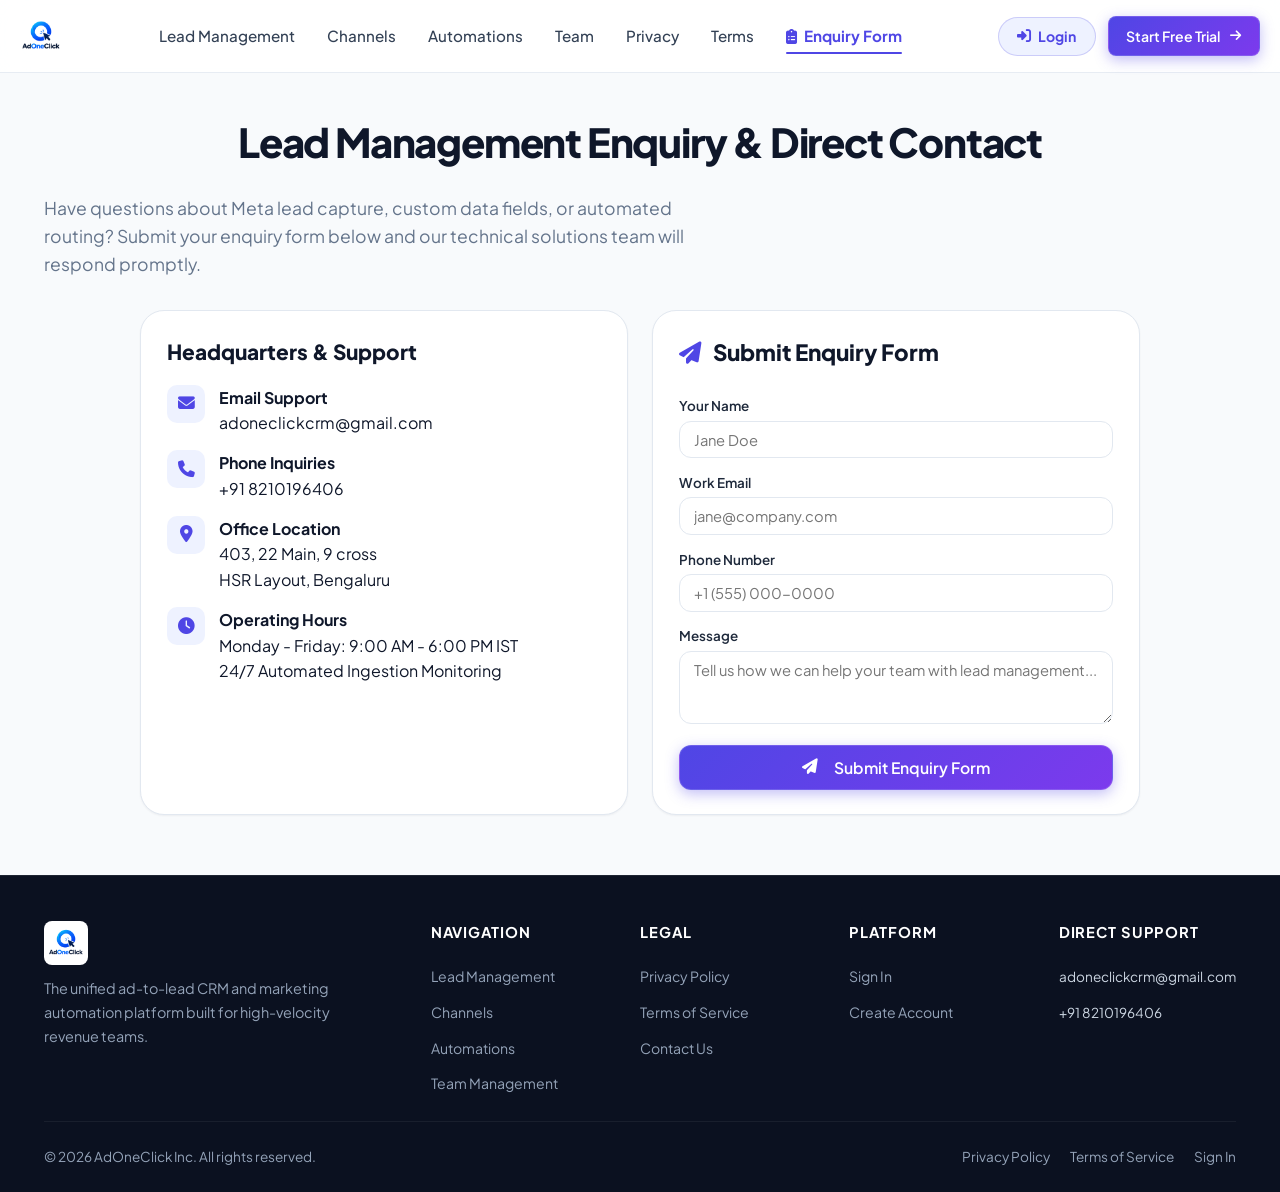
==== commit ee1544ab: "fix: update contact email to adoneclickcrm@gmail.com across multiple files" ====
--- a/contact.html
+++ b/contact.html
@@ -70,7 +70,7 @@
                         </div>
                         <div>
                             <h4>Email Support</h4>
-                            <p>rirtshivchandra@gmail.com</p>
+                            <p>adoneclickcrm@gmail.com</p>
                         </div>
                     </div>
                     <div class="contact-item">
@@ -173,7 +173,7 @@
                 <div class="footer-col">
                     <h5>Direct Support</h5>
                     <ul>
-                        <li><span style="color: #CBD5E1; font-size: 0.85rem;">rirtshivchandra@gmail.com</span></li>
+                        <li><span style="color: #CBD5E1; font-size: 0.85rem;">adoneclickcrm@gmail.com</span></li>
                         <li><span style="color: #CBD5E1; font-size: 0.85rem;">+91 8210196406</span></li>
                     </ul>
                 </div>
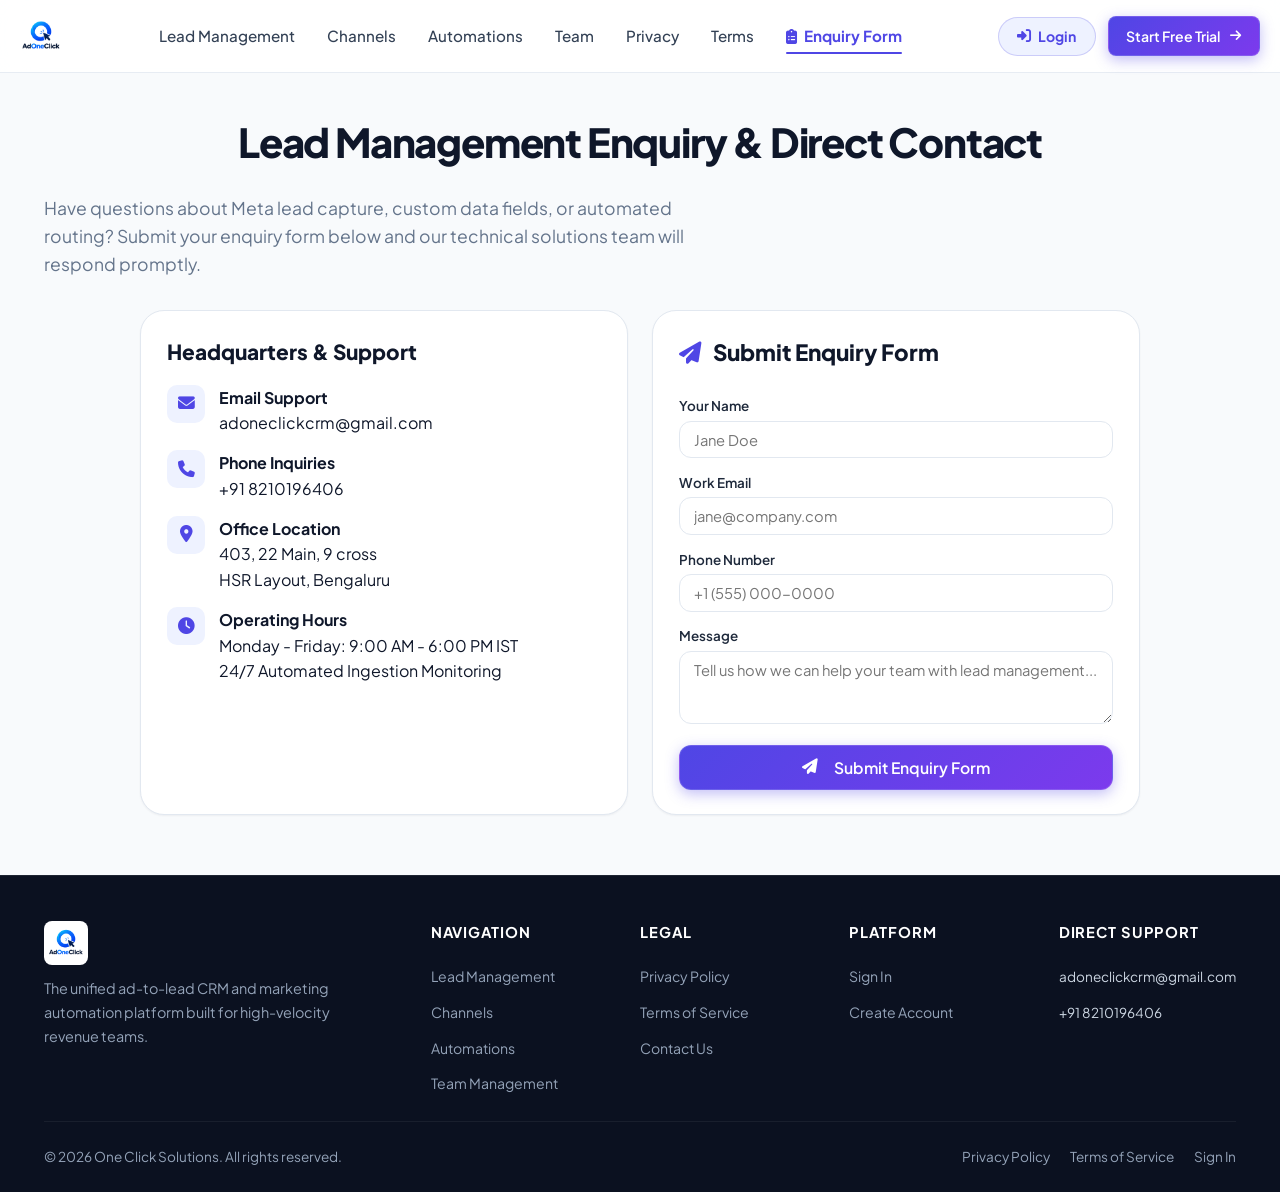
==== commit baf75f3f: "Add motion effects and animations to enhance user experience - Introduced a new motion.js file imple" ====
--- a/contact.html
+++ b/contact.html
@@ -7,6 +7,7 @@
     <meta name="description" content="Get in touch with the AdOneClick team for support, enterprise demos, and integrations.">
     <link rel="icon" type="image/png" href="images/logo.png">
     <link rel="stylesheet" href="css/style.css">
+    <link rel="stylesheet" href="css/motion.css">
     <link rel="preconnect" href="https://fonts.googleapis.com">
     <link rel="preconnect" href="https://fonts.gstatic.com" crossorigin>
     <link href="https://fonts.googleapis.com/css2?family=Plus+Jakarta+Sans:wght@300;400;500;600;700;800&family=Inter:wght@400;500;600;700&display=swap" rel="stylesheet">
@@ -179,7 +180,7 @@
                 </div>
             </div>
             <div class="footer-bottom">
-                <div>&copy; 2026 AdOneClick Inc. All rights reserved.</div>
+                <div>&copy; 2026 One Click Solutions. All rights reserved.</div>
                 <div style="display: flex; gap: 20px;">
                     <a href="privacy.html">Privacy Policy</a>
                     <a href="terms.html">Terms of Service</a>
@@ -194,5 +195,6 @@
     </button>
 
     <script src="js/script.js"></script>
+    <script src="js/motion.js"></script>
 </body>
 </html>
--- a/css/style.css
+++ b/css/style.css
@@ -2782,14 +2782,6 @@
         gap: 12px;
     }
 
-    /* Floating Actions */
-    .floating-enquiry-btn {
-        bottom: 12px;
-        left: 12px;
-        padding: 8px 14px;
-        font-size: 0.78rem;
-    }
-
     .scroll-top {
         bottom: 12px;
         right: 12px;
@@ -2858,40 +2850,4 @@
 .role-manager { background: rgba(245, 158, 11, 0.1); color: var(--accent-amber); }
 .role-rep { background: rgba(16, 185, 129, 0.1); color: var(--accent-emerald); }
 
-/* Floating Enquiry Form Button */
-.floating-enquiry-btn {
-    position: fixed;
-    bottom: 2rem;
-    left: 2rem;
-    background: linear-gradient(135deg, var(--primary) 0%, #6366F1 100%);
-    color: #FFFFFF !important;
-    padding: 12px 22px;
-    border-radius: var(--radius-full);
-    font-size: 0.88rem;
-    font-weight: 700;
-    display: inline-flex;
-    align-items: center;
-    gap: 8px;
-    box-shadow: 0 10px 25px -4px rgba(79, 70, 229, 0.45), 0 4px 10px rgba(0, 0, 0, 0.06);
-    z-index: 980;
-    transition: all 0.3s cubic-bezier(0.4, 0, 0.2, 1);
-    border: 1px solid rgba(255, 255, 255, 0.3);
-    text-decoration: none;
-    letter-spacing: 0.01em;
-}
-
-.floating-enquiry-btn:hover {
-    transform: translateY(-3px) scale(1.02);
-    box-shadow: 0 16px 32px -4px rgba(79, 70, 229, 0.55);
-    background: linear-gradient(135deg, var(--primary-hover) 0%, var(--primary) 100%);
-}
-
-@media (max-width: 640px) {
-    .floating-enquiry-btn {
-        bottom: 1.25rem;
-        left: 1.25rem;
-        padding: 10px 16px;
-        font-size: 0.8rem;
-    }
-}
-
+
--- a/css/motion.css
+++ b/css/motion.css
@@ -0,0 +1,237 @@
+/* ==========================================================================
+   AdOneClick - Motion & 3D Layer
+   Scroll reveals, 3D hero globe, perspective mockup, tilt cards, magnetic
+   CTAs and the 3D grid floor. All effects switch off under reduced motion.
+   ========================================================================== */
+
+/* --------------------------------------------------------------------------
+   Scroll Reveal (uses the independent `translate` property so it never
+   fights with hover/tilt `transform`s)
+   -------------------------------------------------------------------------- */
+.reveal {
+    opacity: 0;
+    translate: 0 28px;
+    transition: opacity 0.7s cubic-bezier(0.16, 1, 0.3, 1),
+                translate 0.7s cubic-bezier(0.16, 1, 0.3, 1);
+    transition-delay: var(--reveal-delay, 0ms);
+}
+
+.reveal.is-visible {
+    opacity: 1;
+    translate: 0 0;
+}
+
+.section-header.reveal .section-title {
+    background: linear-gradient(90deg, var(--dark-900) 0%, var(--primary) 50%, var(--dark-900) 100%);
+    background-size: 220% auto;
+    background-position: 100% center;
+    -webkit-background-clip: text;
+    background-clip: text;
+    -webkit-text-fill-color: transparent;
+    transition: background-position 1.6s cubic-bezier(0.16, 1, 0.3, 1) 0.2s;
+}
+
+.section-header.reveal.is-visible .section-title {
+    background-position: 0% center;
+}
+
+/* --------------------------------------------------------------------------
+   3D Hero Globe Canvas
+   -------------------------------------------------------------------------- */
+.hero-globe {
+    position: absolute;
+    inset: 0;
+    width: 100%;
+    height: 100%;
+    pointer-events: none;
+    z-index: 0;
+    opacity: 0;
+    transition: opacity 1.4s ease 0.3s;
+}
+
+.hero-globe.ready {
+    opacity: 1;
+}
+
+/* --------------------------------------------------------------------------
+   Perspective Hero Mockup (tilt is driven by --mock-rx / --mock-ry)
+   -------------------------------------------------------------------------- */
+.hero-mockup-wrapper {
+    perspective: 1600px;
+    perspective-origin: 50% 0%;
+}
+
+.hero-mockup-wrapper.is-3d .mockup-window {
+    transform: rotateX(var(--mock-rx, 0deg)) rotateY(var(--mock-ry, 0deg)) scale(var(--mock-scale, 1));
+    transform-origin: 50% 0%;
+    transition: transform 0.15s linear;
+    will-change: transform;
+}
+
+/* Animated conic glow behind the mockup */
+.hero-mockup-wrapper::before {
+    content: "";
+    position: absolute;
+    inset: 4% 6% -2%;
+    border-radius: 32px;
+    background: conic-gradient(from var(--glow-angle, 0deg), #4F46E5, #7C3AED, #06B6D4, #10B981, #4F46E5);
+    filter: blur(48px);
+    opacity: 0.32;
+    z-index: 0;
+    animation: glowSpin 9s linear infinite;
+    pointer-events: none;
+}
+
+.hero-mockup-wrapper .mockup-window {
+    position: relative;
+    z-index: 1;
+}
+
+@property --glow-angle {
+    syntax: "<angle>";
+    initial-value: 0deg;
+    inherits: false;
+}
+
+@keyframes glowSpin {
+    to { --glow-angle: 360deg; }
+}
+
+.hero-floating-card {
+    transition: translate 0.4s cubic-bezier(0.16, 1, 0.3, 1), transform 0.3s ease, box-shadow 0.3s ease;
+}
+
+/* --------------------------------------------------------------------------
+   3D Tilt Cards with Glare
+   -------------------------------------------------------------------------- */
+.tilt-card {
+    transform-style: preserve-3d;
+}
+
+.tilt-card.tilt-active {
+    transition: transform 0.12s ease-out, box-shadow 0.3s ease, border-color 0.3s ease !important;
+}
+
+.stat-box.tilt-card {
+    position: relative;
+    overflow: hidden;
+}
+
+.tilt-glare {
+    position: absolute;
+    inset: 0;
+    border-radius: inherit;
+    pointer-events: none;
+    background: radial-gradient(circle at var(--gx, 50%) var(--gy, 50%), rgba(255, 255, 255, 0.55) 0%, rgba(255, 255, 255, 0) 55%);
+    mix-blend-mode: soft-light;
+    opacity: 0;
+    transition: opacity 0.3s ease;
+    z-index: 5;
+}
+
+.tilt-active .tilt-glare {
+    opacity: 1;
+}
+
+/* --------------------------------------------------------------------------
+   Animated Stat Numbers
+   -------------------------------------------------------------------------- */
+.stat-number {
+    font-variant-numeric: tabular-nums;
+}
+
+/* --------------------------------------------------------------------------
+   Magnetic CTAs + Shine Sweep
+   -------------------------------------------------------------------------- */
+.btn-primary,
+.btn-white {
+    position: relative;
+    overflow: hidden;
+    isolation: isolate;
+}
+
+.btn-primary::after,
+.btn-white::after {
+    content: "";
+    position: absolute;
+    top: 0;
+    left: -75%;
+    width: 50%;
+    height: 100%;
+    background: linear-gradient(100deg, transparent 0%, rgba(255, 255, 255, 0.45) 50%, transparent 100%);
+    transform: skewX(-20deg);
+    pointer-events: none;
+    z-index: -1;
+}
+
+.btn-primary:hover::after,
+.btn-white:hover::after {
+    animation: btnShine 0.85s ease;
+}
+
+.btn-lg.btn-primary::after {
+    animation: btnShine 0.85s ease 2.2s 1;
+}
+
+@keyframes btnShine {
+    to { left: 125%; }
+}
+
+.magnetic {
+    transition: all 0.25s cubic-bezier(0.16, 1, 0.3, 1);
+}
+
+/* --------------------------------------------------------------------------
+   CTA Banner: Moving 3D Grid Floor
+   -------------------------------------------------------------------------- */
+.cta-banner-section::before {
+    content: "";
+    position: absolute;
+    left: -50%;
+    right: -50%;
+    bottom: 0;
+    height: 100%;
+    background-image:
+        linear-gradient(rgba(99, 102, 241, 0.45) 1px, transparent 1px),
+        linear-gradient(90deg, rgba(99, 102, 241, 0.45) 1px, transparent 1px);
+    background-size: 56px 56px;
+    transform: perspective(600px) rotateX(52deg);
+    transform-origin: 50% 100%;
+    -webkit-mask-image: linear-gradient(to top, #000 0%, rgba(0, 0, 0, 0.55) 40%, transparent 85%);
+    mask-image: linear-gradient(to top, #000 0%, rgba(0, 0, 0, 0.55) 40%, transparent 85%);
+    animation: gridMove 3.5s linear infinite;
+    pointer-events: none;
+    z-index: 0;
+}
+
+.cta-banner-section .container {
+    position: relative;
+    z-index: 1;
+}
+
+@keyframes gridMove {
+    to { background-position: 0 56px; }
+}
+
+/* --------------------------------------------------------------------------
+   Reduced Motion: show everything, animate nothing
+   -------------------------------------------------------------------------- */
+@media (prefers-reduced-motion: reduce) {
+    .reveal {
+        opacity: 1;
+        translate: none;
+        transition: none;
+    }
+
+    .hero-globe,
+    .tilt-glare {
+        display: none;
+    }
+
+    .hero-mockup-wrapper::before,
+    .cta-banner-section::before,
+    .btn-primary::after,
+    .btn-white::after {
+        animation: none;
+    }
+}
